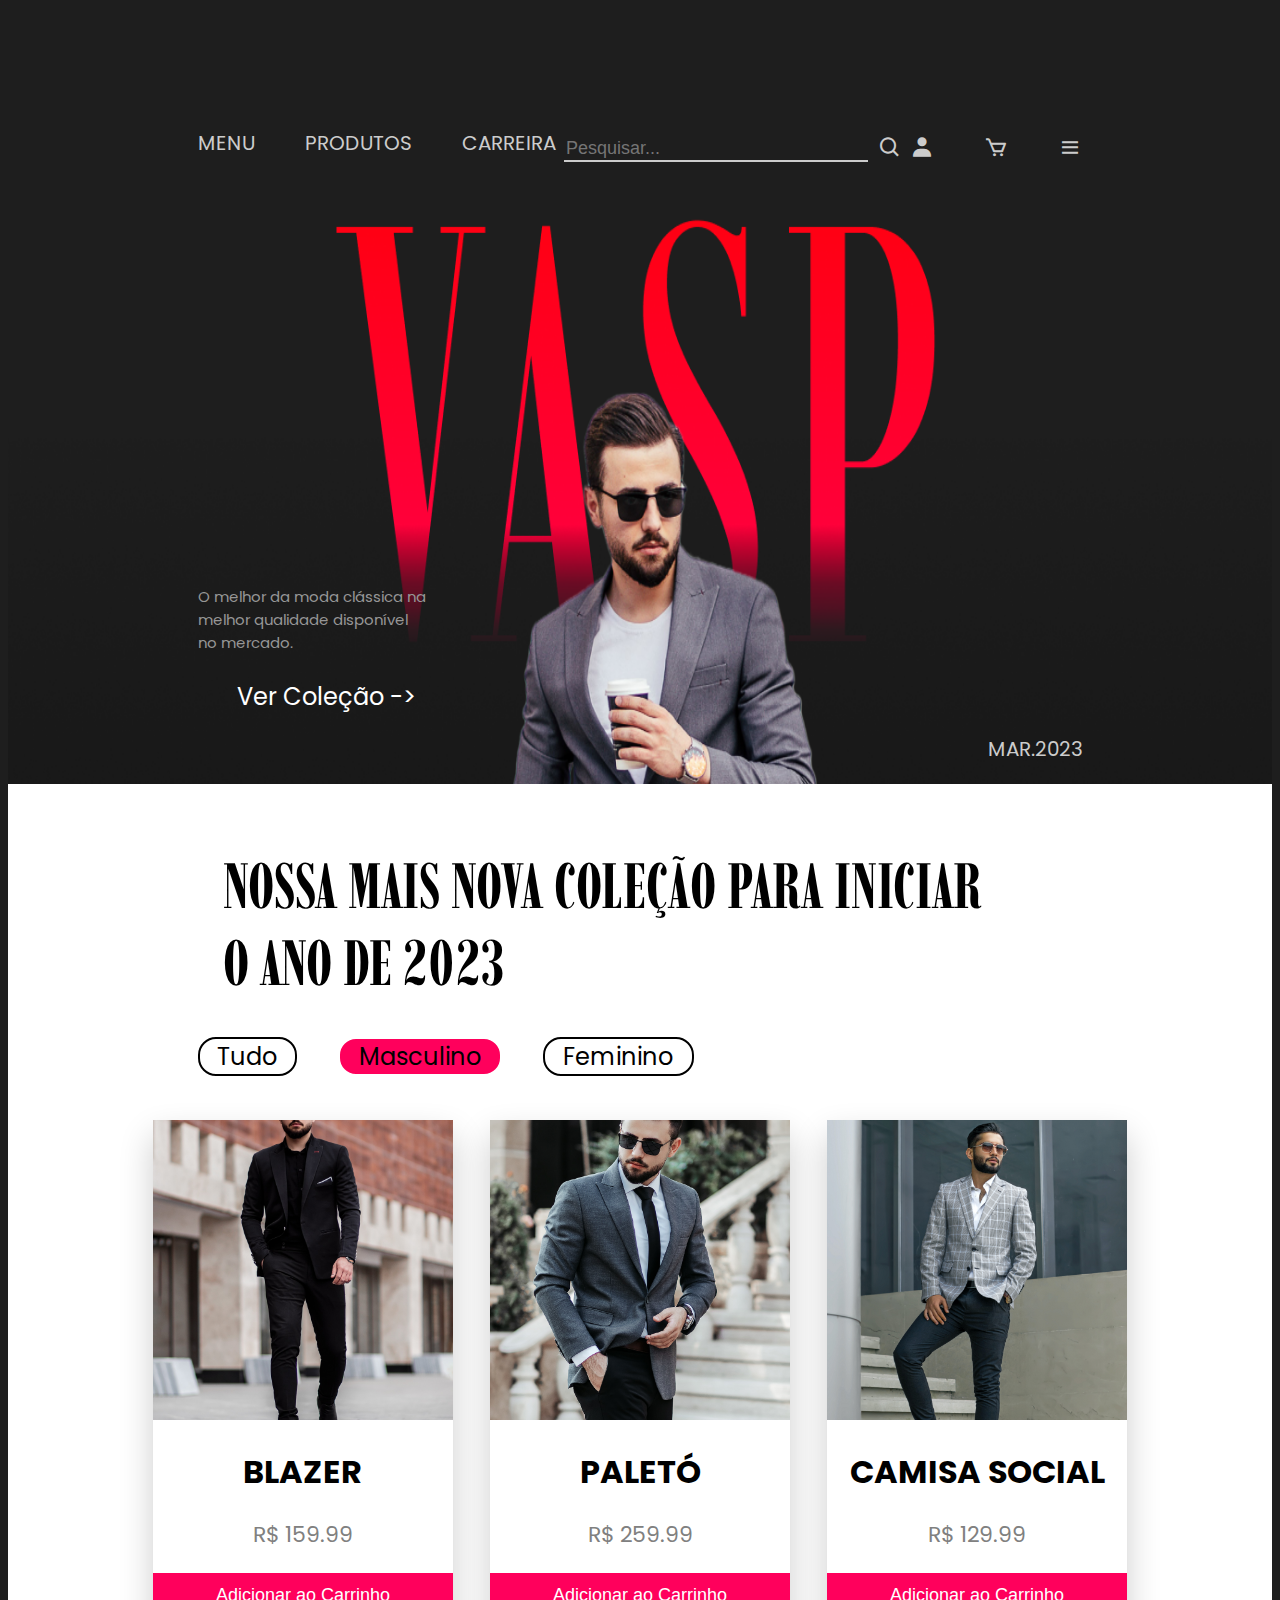
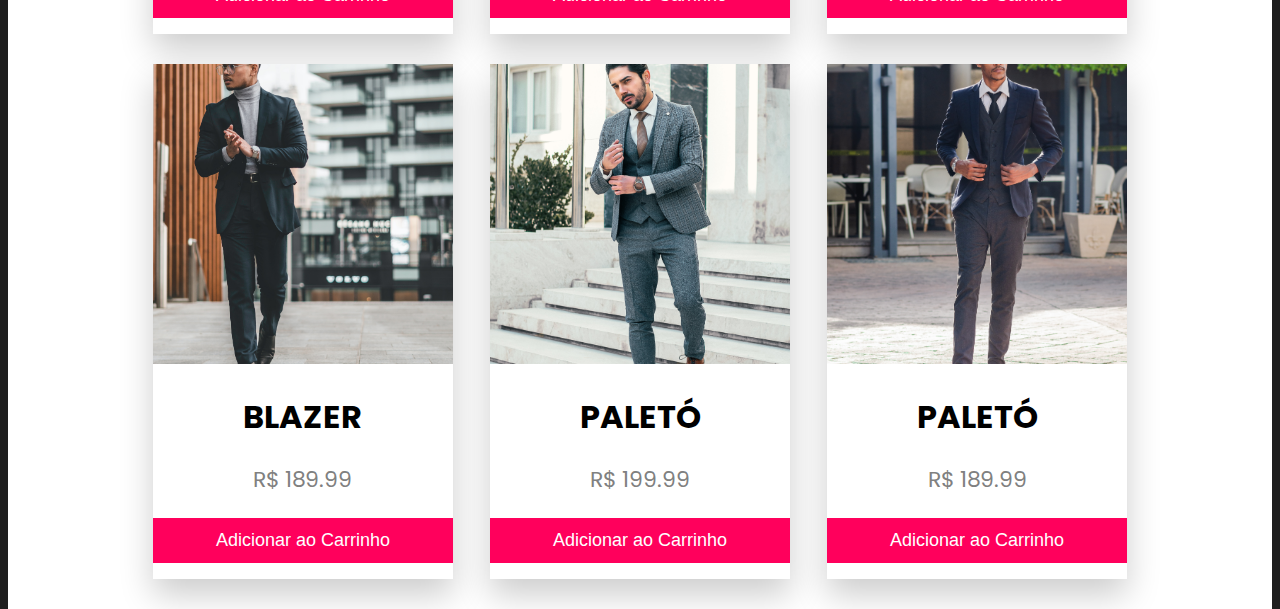
==== vasp/src/index.html @ e6bd1c59 "project page finished" ====
<!DOCTYPE html>
<html lang="pt-br">
<head>
    <meta charset="UTF-8">
    <meta http-equiv="X-UA-Compatible" content="IE=edge">
    <meta name="viewport" content="width=device-width, initial-scale=1.0">

    <link rel="stylesheet" href="style.css">

    <link rel="preconnect" href="https://fonts.googleapis.com">

    <link rel="preconnect" href="https://fonts.gstatic.com" crossorigin>

    <link href="https://fonts.googleapis.com/css2?family=Poppins:wght@100;200;300;400;500;600;700;800;900&display=swap" rel="stylesheet">

    <link rel="preconnect" href="https://fonts.googleapis.com">

    <link rel="preconnect" href="https://fonts.gstatic.com" crossorigin>

    <link href="https://fonts.googleapis.com/css2?family=Imbue:wght@100;200;300;400;500;600;700;800;900&display=swap" rel="stylesheet">

    <link href='https://unpkg.com/boxicons@2.1.4/css/boxicons.min.css' rel='stylesheet'>

    <title>VASP</title>
</head>

<body>

    <div class="menu">

        <div class="navbar">

            <div class="buttonsArea">
                <p class="menuBtn">MENU</p>
                <p class="menuBtn">PRODUTOS</p>
                <p class="menuBtn">CARREIRA</p>
            </div>

            <div class="searchArea">
                <input type="text" class="search" placeholder="Pesquisar...">
                <p class="menuIcon"><i class='bx bx-search'></i></p>
            </div>

            <div class="profileArea">
                <p class="menuIcon"><i class='bx bxs-user'></i></p>
                <p class="menuIcon"><i class='bx bx-cart' ></i></p>
                <p class="menuIcon"><i class='bx bx-menu' ></i></p>
            </div>
        </div>

        <div class="menuBottomInfo">
            <div class="rightContent">
                <p class="menuText">O melhor da moda clássica na melhor qualidade disponível no mercado.</p>
                <p class="collectionBtn">Ver Coleção -></p>
            </div>

            <div class="leftContent">
                    <p class="date">MAR.2023</p>
            </div>
        </div>

        <div class="main">
            <p class="title">NOSSA MAIS NOVA COLEÇÃO PARA INICIAR O ANO DE 2023</p>
        <div class="genderArea">
            <p class="genderBtn all">Tudo</p>
            <p class="genderBtn male">Masculino</p>
            <p class="genderBtn female">Feminino</p>
        </div>

        <div class="centeredContent">
            <div class="productsContainer">
                <div class="productRow">
                    <div class="card">                        <img src="../images/productImg1.jpg" class="cardImg" style="width: 100%;">
                        <h1>BLAZER</h1>
                        <p class="price">R$ 159.99</p>
                        <p><button>Adicionar ao Carrinho</button></p>
                    </div>

                    <div class="card">                        <img src="../images/productImg2.jpg" class="cardImg" style="width: 100%;">
                        <h1>PALETÓ</h1>
                        <p class="price">R$ 259.99</p>
                        <p><button>Adicionar ao Carrinho</button></p>
                    </div>

                    <div class="card">
                        <img src="../images/productImg3.jpg" class="cardImg" style="width: 100%;">
                        <h1>CAMISA SOCIAL</h1>
                        <p class="price">R$ 129.99</p>
                        <p><button>Adicionar ao Carrinho</button></p>
                    </div>
                </div>

            <div class="productRow">
                <div class="card">
                    <img src="../images/productImg4.jpg" class="cardImg" style="width: 100%;">
                    <h1>BLAZER</h1>
                    <p class="price">R$ 189.99</p>
                    <p><button>Adicionar ao Carrinho</button></p>
                </div>
                        
                <div class="card">
                       <img src="../images/productImg5.jpg" class="cardImg" style="width: 100%;">
                    <h1>PALETÓ</h1>
                    <p class="price">R$ 199.99</p>
                    <p><button>Adicionar ao Carrinho</button></p>
                </div>

                <div class="card">
                    <img src="../images/productImg6.jpg" class="cardImg" style="width: 100%;">
                    <h1>PALETÓ</h1>
                    <p class="price">R$ 189.99</p>
                    <p><button>Adicionar ao Carrinho</button></p>
                </div>
            </div>
        </div>
    </div>
</div>
</body>
</html>
---- vasp/src/style.css ----
body {
    background-color: #1E1E1E;
    justify-content: center;
    align-items: center;
}

p {
    font-family: 'Poppins', sans-serif;
    color: #CCCCCC;
}

.menu {
    width: 100%;
    height: 1000px;
    background-color: #1E1E1E;
    background-image: url(../images/Menu.png);
    background-repeat: no-repeat;
    background-size: 100% 1000px;
    display: flex;
    flex-direction: column;
}

.navbar {
    display: flex;
    flex-direction: row;
    justify-content: space-between;
    padding-top: 100px;
    padding-left: 15%;
    padding-right: 15%;
}

.buttonsArea {
    display: flex;
    flex-direction: row;
    gap: 50px;
}

.searchArea {
    display: flex;
    flex-direction: row;
    justify-content: center;
    align-items: center;
    gap: 10px;
}

.searchArea input{
    height: 20px;
    background-color: #1E1E1E;
    width: 300px;
    font-size: 18px;
    color: #CCCCCC;
    border-top: 0;
    border-right: 0;
    border-left: 0;
    border-bottom: 2px solid #CCCCCC;
}

.profileArea {
    display: flex;
    flex-direction: row;
    gap: 50px;
}

.menuBottomInfo {
    display: flex;
    flex-direction: row;
    justify-content: space-between;
    margin-right: 15%;
    margin-top: 30%;
    margin-left: 15%;
}

.menuBtn {
    font-size: 20px;
    cursor: pointer;
}

.menuIcon {
    font-size: 24px;
    cursor: pointer;
}

.menuText {
    font-size: 15px;
    color: #969696;
    width: 231px;
}

.collectionBtn {
    color: white;
    font-size: 24px;
    width: fit-content;
    margin-left: 17%;
    margin-top: 25px;
    transition: 0.3s;
}

.collectionBtn:hover {
    margin-top: 19px;
    transition: 0.3s;
    cursor: pointer;
}

.leftContent {
    margin-top: 10%;
}

.date {
    margin-top: 80%;
    font-size: 20px;
}

.main {
    background-color: white;
    height: 1450px;
}

.title {
    font-family: 'Imbue', serif;
    color: black;
    font-size: 64px;
    font-weight: 700;
    margin-left: 17%;
    margin-top: 0px;
    padding-top: 5%;
    width: 795px;
    margin-bottom: 36px;
}

.genderArea {
    margin-left: 15%;
    display: flex;
    margin-top: 0;
    flex-direction: row;
    gap: 41px;
}

.genderBtn {
    font-family: 'Poppins', sans-serif;
    color: black;
    margin-top: 0;
    font-size: 24px;
    border: 2px solid black;
    text-align: center;
    max-width: 160px;
    border-radius: 18px;
    transition: 0.3s;
}

.all {
    width: 95px;
}

.male {
    width: 160px;
    background-color: #FF005C;
    border-color: white;
}

.female {
    width: 147px;
}

.genderBtn:hover {
    background-color: #FF005C;
    border-color: white;
    cursor: pointer;
    transition: 0.3s;
}

.centeredContent {
    display: flex;
    justify-content: center;
    align-items: center;
    margin-top: 20px;
}

.productsContainer {
    display: flex;
    flex-direction: column;
    width: 80%;
}

.productRow {
    display: flex;
    flex-direction: row;
    justify-content: space-between;
    margin-bottom: 30px;
}

.card {
    box-shadow: 0 16px 32px 0 rgba(0, 0, 0, 0.2);
    width: 300px;
    margin: auto;
    text-align: center;
    font-family: 'Poppins', sans-serif;
    transition: 0.3s;
}

.card:hover {
    transition: 0.3s;
    box-shadow: 0 8px 16px 0 rgba(0, 0, 0, 0.2);
}
  
.price {
    color: grey;
    font-size: 22px;
}
  
.card button {
    border: none;
    outline: 0;
    padding: 12px;
    color: white;
    background-color: #FF005C;
    text-align: center;
    cursor: pointer;
    width: 100%;
    font-size: 18px;
}
  
.card button:hover {
    opacity: 0.7;
}

.cardImg {
    width: 100%;
    height: 300px;
    object-fit: cover;
    object-position: 100% 50;
}

.card img {
    transition: 0.3s;
}

.card img:hover {
    opacity: 0.7;
    transition: 0.3s;
}
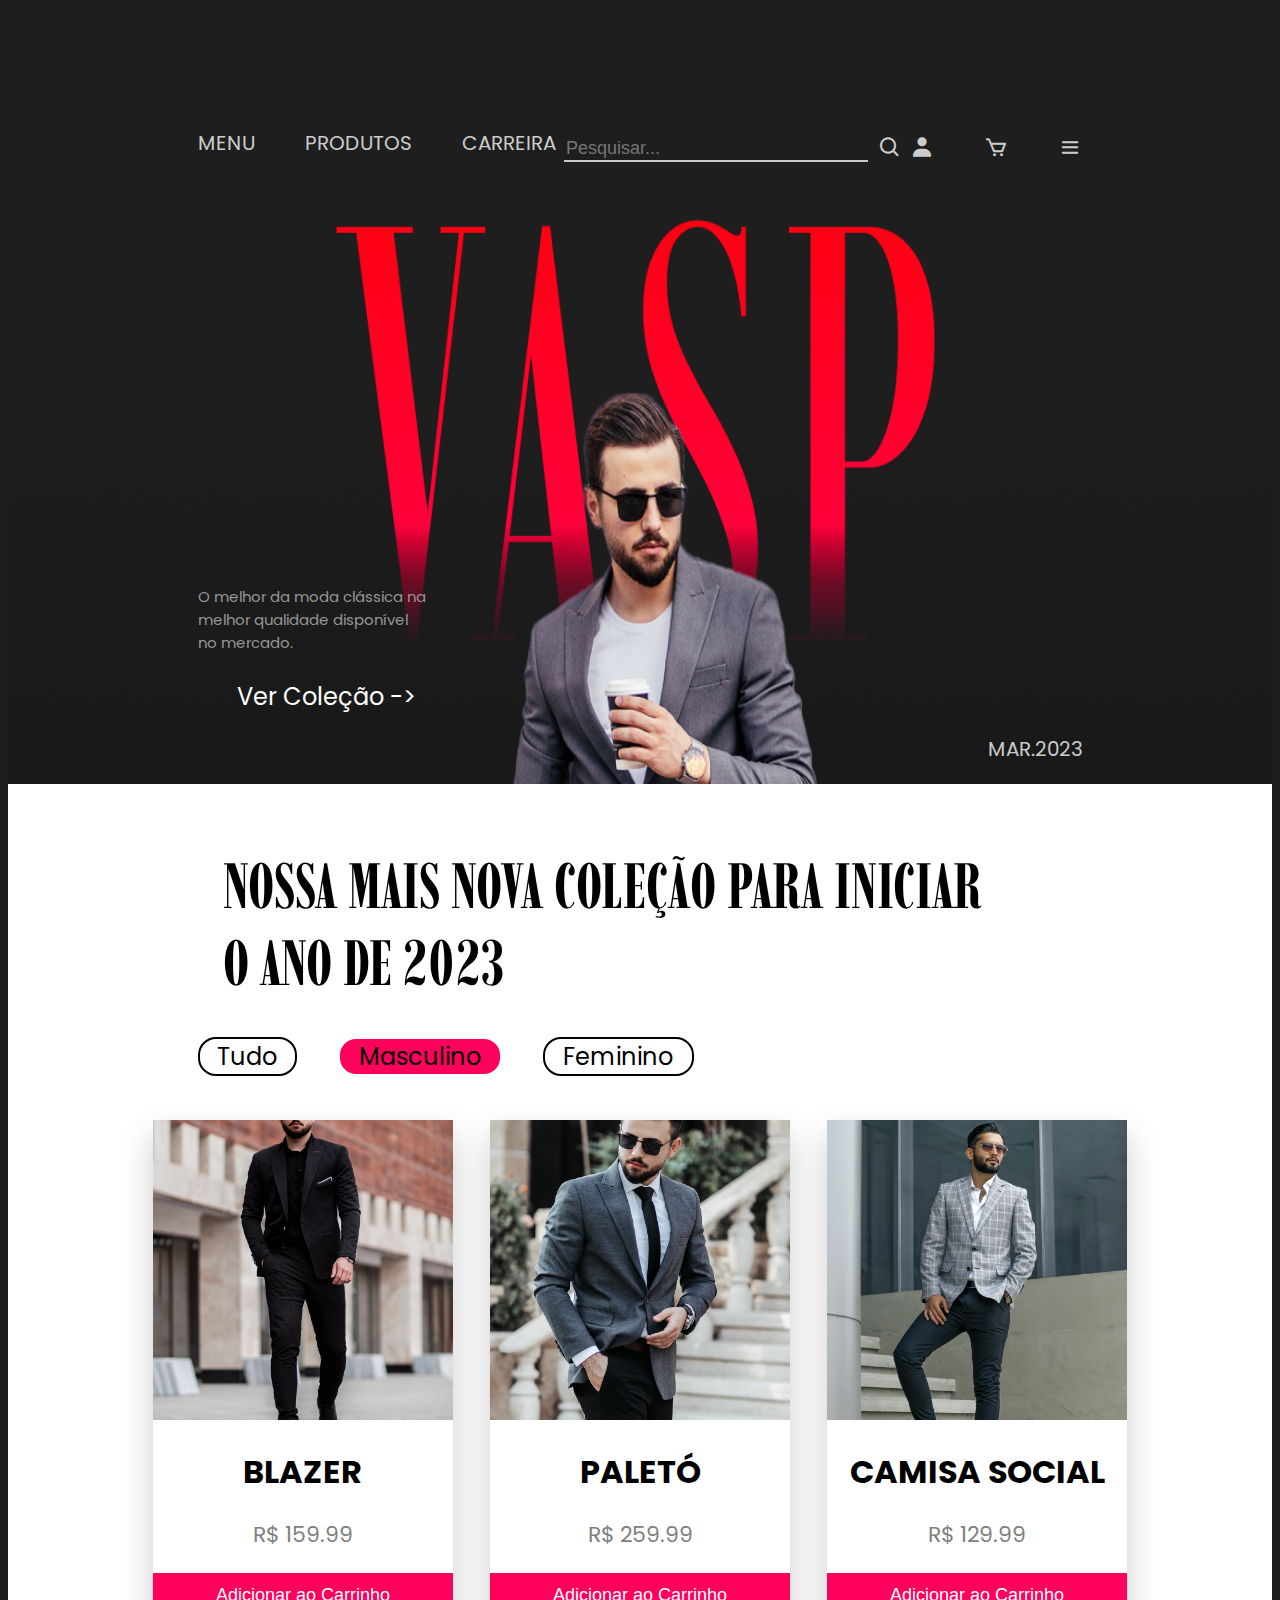
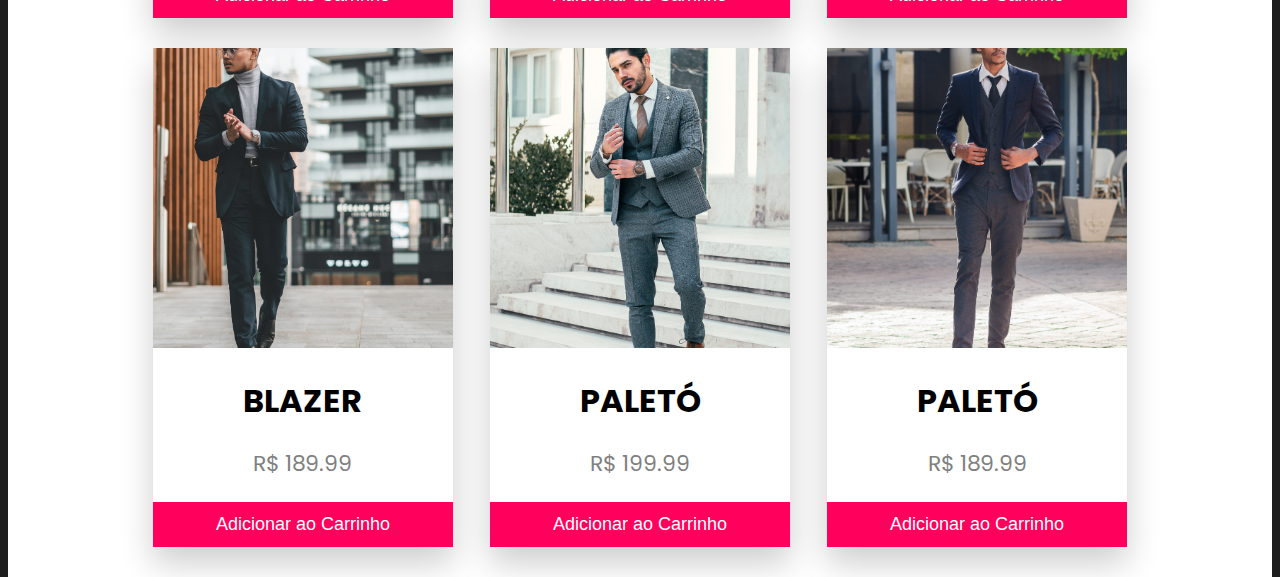
==== commit 7a47be2e: "uploading course files" ====
--- a/vasp/src/index.html
+++ b/vasp/src/index.html
@@ -1,119 +1,150 @@
 <!DOCTYPE html>
 <html lang="pt-br">
-<head>
-    <meta charset="UTF-8">
-    <meta http-equiv="X-UA-Compatible" content="IE=edge">
-    <meta name="viewport" content="width=device-width, initial-scale=1.0">
+  <head>
+    <meta charset="UTF-8" />
+    <meta http-equiv="X-UA-Compatible" content="IE=edge" />
+    <meta name="viewport" content="width=device-width, initial-scale=1.0" />
 
-    <link rel="stylesheet" href="style.css">
+    <link rel="stylesheet" href="style.css" />
 
-    <link rel="preconnect" href="https://fonts.googleapis.com">
+    <link rel="preconnect" href="https://fonts.googleapis.com" />
+    <link rel="preconnect" href="https://fonts.gstatic.com" crossorigin />
+    <link
+      href="https://fonts.googleapis.com/css2?family=Poppins:wght@100;200;300;400;500;600;700;800;900&display=swap"
+      rel="stylesheet"
+    />
 
-    <link rel="preconnect" href="https://fonts.gstatic.com" crossorigin>
+    <link rel="preconnect" href="https://fonts.googleapis.com" />
+    <link rel="preconnect" href="https://fonts.gstatic.com" crossorigin />
+    <link
+      href="https://fonts.googleapis.com/css2?family=Imbue:wght@100;200;300;400;500;600;700;800;900&display=swap"
+      rel="stylesheet"
+    />
 
-    <link href="https://fonts.googleapis.com/css2?family=Poppins:wght@100;200;300;400;500;600;700;800;900&display=swap" rel="stylesheet">
-
-    <link rel="preconnect" href="https://fonts.googleapis.com">
-
-    <link rel="preconnect" href="https://fonts.gstatic.com" crossorigin>
-
-    <link href="https://fonts.googleapis.com/css2?family=Imbue:wght@100;200;300;400;500;600;700;800;900&display=swap" rel="stylesheet">
-
-    <link href='https://unpkg.com/boxicons@2.1.4/css/boxicons.min.css' rel='stylesheet'>
+    <link
+      href="https://unpkg.com/boxicons@2.1.4/css/boxicons.min.css"
+      rel="stylesheet"
+    />
 
     <title>VASP</title>
-</head>
+  </head>
 
-<body>
-
+  <body>
     <div class="menu">
-
-        <div class="navbar">
-
-            <div class="buttonsArea">
-                <p class="menuBtn">MENU</p>
-                <p class="menuBtn">PRODUTOS</p>
-                <p class="menuBtn">CARREIRA</p>
-            </div>
-
-            <div class="searchArea">
-                <input type="text" class="search" placeholder="Pesquisar...">
-                <p class="menuIcon"><i class='bx bx-search'></i></p>
-            </div>
-
-            <div class="profileArea">
-                <p class="menuIcon"><i class='bx bxs-user'></i></p>
-                <p class="menuIcon"><i class='bx bx-cart' ></i></p>
-                <p class="menuIcon"><i class='bx bx-menu' ></i></p>
-            </div>
+      <div class="navbar">
+        <div class="buttonsArea">
+          <p class="menuBtn">MENU</p>
+          <p class="menuBtn">PRODUTOS</p>
+          <p class="menuBtn">CARREIRA</p>
         </div>
 
-        <div class="menuBottomInfo">
-            <div class="rightContent">
-                <p class="menuText">O melhor da moda clássica na melhor qualidade disponível no mercado.</p>
-                <p class="collectionBtn">Ver Coleção -></p>
-            </div>
-
-            <div class="leftContent">
-                    <p class="date">MAR.2023</p>
-            </div>
+        <div class="searchArea">
+          <input type="text" class="search" placeholder="Pesquisar..." />
+          <p class="menuIcon"><i class="bx bx-search"></i></p>
         </div>
 
-        <div class="main">
-            <p class="title">NOSSA MAIS NOVA COLEÇÃO PARA INICIAR O ANO DE 2023</p>
+        <div class="profileArea">
+          <p class="menuIcon"><i class="bx bxs-user"></i></p>
+          <p class="menuIcon"><i class="bx bx-cart"></i></p>
+          <p class="menuIcon"><i class="bx bx-menu"></i></p>
+        </div>
+      </div>
+
+      <div class="menuBottomInfo">
+        <div class="rightContent">
+          <p class="menuText">
+            O melhor da moda clássica na melhor qualidade disponível no mercado.
+          </p>
+          <p class="collectionBtn">Ver Coleção -></p>
+        </div>
+
+        <div class="leftContent">
+          <p class="date">MAR.2023</p>
+        </div>
+      </div>
+
+      <div class="main">
+        <p class="title">NOSSA MAIS NOVA COLEÇÃO PARA INICIAR O ANO DE 2023</p>
         <div class="genderArea">
-            <p class="genderBtn all">Tudo</p>
-            <p class="genderBtn male">Masculino</p>
-            <p class="genderBtn female">Feminino</p>
+          <p class="genderBtn all">Tudo</p>
+          <p class="genderBtn male">Masculino</p>
+          <p class="genderBtn female">Feminino</p>
         </div>
 
         <div class="centeredContent">
-            <div class="productsContainer">
-                <div class="productRow">
-                    <div class="card">                        <img src="../images/productImg1.jpg" class="cardImg" style="width: 100%;">
-                        <h1>BLAZER</h1>
-                        <p class="price">R$ 159.99</p>
-                        <p><button>Adicionar ao Carrinho</button></p>
-                    </div>
+          <div class="productsContainer">
+            <div class="productRow">
+              <div class="card">
+                <img
+                  src="../images/productImg1.jpg"
+                  class="cardImg"
+                  style="width: 100%"
+                />
+                <h1>BLAZER</h1>
+                <p class="price">R$ 159.99</p>
+                <button>Adicionar ao Carrinho</button>
+              </div>
 
-                    <div class="card">                        <img src="../images/productImg2.jpg" class="cardImg" style="width: 100%;">
-                        <h1>PALETÓ</h1>
-                        <p class="price">R$ 259.99</p>
-                        <p><button>Adicionar ao Carrinho</button></p>
-                    </div>
+              <div class="card">
+                <img
+                  src="../images/productImg2.jpg"
+                  class="cardImg"
+                  style="width: 100%"
+                />
+                <h1>PALETÓ</h1>
+                <p class="price">R$ 259.99</p>
+                <button>Adicionar ao Carrinho</button>
+              </div>
 
-                    <div class="card">
-                        <img src="../images/productImg3.jpg" class="cardImg" style="width: 100%;">
-                        <h1>CAMISA SOCIAL</h1>
-                        <p class="price">R$ 129.99</p>
-                        <p><button>Adicionar ao Carrinho</button></p>
-                    </div>
-                </div>
+              <div class="card">
+                <img
+                  src="../images/productImg3.jpg"
+                  class="cardImg"
+                  style="width: 100%"
+                />
+                <h1>CAMISA SOCIAL</h1>
+                <p class="price">R$ 129.99</p>
+                <button>Adicionar ao Carrinho</button>
+              </div>
+            </div>
 
             <div class="productRow">
-                <div class="card">
-                    <img src="../images/productImg4.jpg" class="cardImg" style="width: 100%;">
-                    <h1>BLAZER</h1>
-                    <p class="price">R$ 189.99</p>
-                    <p><button>Adicionar ao Carrinho</button></p>
-                </div>
-                        
-                <div class="card">
-                       <img src="../images/productImg5.jpg" class="cardImg" style="width: 100%;">
-                    <h1>PALETÓ</h1>
-                    <p class="price">R$ 199.99</p>
-                    <p><button>Adicionar ao Carrinho</button></p>
-                </div>
+              <div class="card">
+                <img
+                  src="../images/productImg4.jpg"
+                  class="cardImg"
+                  style="width: 100%"
+                />
+                <h1>BLAZER</h1>
+                <p class="price">R$ 189.99</p>
+                <button>Adicionar ao Carrinho</button>
+              </div>
 
-                <div class="card">
-                    <img src="../images/productImg6.jpg" class="cardImg" style="width: 100%;">
-                    <h1>PALETÓ</h1>
-                    <p class="price">R$ 189.99</p>
-                    <p><button>Adicionar ao Carrinho</button></p>
-                </div>
+              <div class="card">
+                <img
+                  src="../images/productImg5.jpg"
+                  class="cardImg"
+                  style="width: 100%"
+                />
+                <h1>PALETÓ</h1>
+                <p class="price">R$ 199.99</p>
+                <button>Adicionar ao Carrinho</button>
+              </div>
+
+              <div class="card">
+                <img
+                  src="../images/productImg6.jpg"
+                  class="cardImg"
+                  style="width: 100%"
+                />
+                <h1>PALETÓ</h1>
+                <p class="price">R$ 189.99</p>
+                <button>Adicionar ao Carrinho</button>
+              </div>
             </div>
+          </div>
         </div>
+      </div>
     </div>
-</div>
-</body>
-</html>+  </body>
+</html>
--- a/vasp/src/style.css
+++ b/vasp/src/style.css
@@ -1,240 +1,240 @@
 body {
-    background-color: #1E1E1E;
-    justify-content: center;
-    align-items: center;
+  background-color: #1e1e1e;
+  justify-content: center;
+  align-items: center;
 }
 
 p {
-    font-family: 'Poppins', sans-serif;
-    color: #CCCCCC;
+  font-family: "Poppins", sans-serif;
+  color: #cccccc;
 }
 
 .menu {
-    width: 100%;
-    height: 1000px;
-    background-color: #1E1E1E;
-    background-image: url(../images/Menu.png);
-    background-repeat: no-repeat;
-    background-size: 100% 1000px;
-    display: flex;
-    flex-direction: column;
+  width: 100%;
+  height: 1000px;
+  background-color: #1e1e1e;
+  background-image: url(../images/Menu.png);
+  background-repeat: no-repeat;
+  background-size: 100% 1000px;
+  display: flex;
+  flex-direction: column;
 }
 
 .navbar {
-    display: flex;
-    flex-direction: row;
-    justify-content: space-between;
-    padding-top: 100px;
-    padding-left: 15%;
-    padding-right: 15%;
+  display: flex;
+  flex-direction: row;
+  justify-content: space-between;
+  padding-top: 100px;
+  padding-left: 15%;
+  padding-right: 15%;
 }
 
 .buttonsArea {
-    display: flex;
-    flex-direction: row;
-    gap: 50px;
+  display: flex;
+  flex-direction: row;
+  gap: 50px;
 }
 
 .searchArea {
-    display: flex;
-    flex-direction: row;
-    justify-content: center;
-    align-items: center;
-    gap: 10px;
-}
-
-.searchArea input{
-    height: 20px;
-    background-color: #1E1E1E;
-    width: 300px;
-    font-size: 18px;
-    color: #CCCCCC;
-    border-top: 0;
-    border-right: 0;
-    border-left: 0;
-    border-bottom: 2px solid #CCCCCC;
+  display: flex;
+  flex-direction: row;
+  justify-content: center;
+  align-items: center;
+  gap: 10px;
+}
+
+.searchArea input {
+  height: 20px;
+  background-color: #1e1e1e;
+  width: 300px;
+  font-size: 18px;
+  color: #cccccc;
+  border-top: 0;
+  border-right: 0;
+  border-left: 0;
+  border-bottom: 2px solid #cccccc;
 }
 
 .profileArea {
-    display: flex;
-    flex-direction: row;
-    gap: 50px;
+  display: flex;
+  flex-direction: row;
+  gap: 50px;
 }
 
 .menuBottomInfo {
-    display: flex;
-    flex-direction: row;
-    justify-content: space-between;
-    margin-right: 15%;
-    margin-top: 30%;
-    margin-left: 15%;
+  display: flex;
+  flex-direction: row;
+  justify-content: space-between;
+  margin-right: 15%;
+  margin-top: 30%;
+  margin-left: 15%;
 }
 
 .menuBtn {
-    font-size: 20px;
-    cursor: pointer;
+  font-size: 20px;
+  cursor: pointer;
 }
 
 .menuIcon {
-    font-size: 24px;
-    cursor: pointer;
+  font-size: 24px;
+  cursor: pointer;
 }
 
 .menuText {
-    font-size: 15px;
-    color: #969696;
-    width: 231px;
+  font-size: 15px;
+  color: #969696;
+  width: 231px;
 }
 
 .collectionBtn {
-    color: white;
-    font-size: 24px;
-    width: fit-content;
-    margin-left: 17%;
-    margin-top: 25px;
-    transition: 0.3s;
+  color: white;
+  font-size: 24px;
+  width: fit-content;
+  margin-left: 17%;
+  margin-top: 25px;
+  transition: 0.3s;
 }
 
 .collectionBtn:hover {
-    margin-top: 19px;
-    transition: 0.3s;
-    cursor: pointer;
+  margin-top: 19px;
+  transition: 0.3s;
+  cursor: pointer;
 }
 
 .leftContent {
-    margin-top: 10%;
+  margin-top: 10%;
 }
 
 .date {
-    margin-top: 80%;
-    font-size: 20px;
+  margin-top: 80%;
+  font-size: 20px;
 }
 
 .main {
-    background-color: white;
-    height: 1450px;
+  background-color: white;
+  height: 1450px;
 }
 
 .title {
-    font-family: 'Imbue', serif;
-    color: black;
-    font-size: 64px;
-    font-weight: 700;
-    margin-left: 17%;
-    margin-top: 0px;
-    padding-top: 5%;
-    width: 795px;
-    margin-bottom: 36px;
+  font-family: "Imbue", serif;
+  color: black;
+  font-size: 64px;
+  font-weight: 700;
+  margin-left: 17%;
+  margin-top: 0px;
+  padding-top: 5%;
+  width: 795px;
+  margin-bottom: 36px;
 }
 
 .genderArea {
-    margin-left: 15%;
-    display: flex;
-    margin-top: 0;
-    flex-direction: row;
-    gap: 41px;
+  margin-left: 15%;
+  display: flex;
+  margin-top: 0;
+  flex-direction: row;
+  gap: 41px;
 }
 
 .genderBtn {
-    font-family: 'Poppins', sans-serif;
-    color: black;
-    margin-top: 0;
-    font-size: 24px;
-    border: 2px solid black;
-    text-align: center;
-    max-width: 160px;
-    border-radius: 18px;
-    transition: 0.3s;
+  font-family: "Poppins", sans-serif;
+  color: black;
+  margin-top: 0;
+  font-size: 24px;
+  border: 2px solid black;
+  text-align: center;
+  max-width: 160px;
+  border-radius: 18px;
+  transition: 0.3s;
 }
 
 .all {
-    width: 95px;
+  width: 95px;
 }
 
 .male {
-    width: 160px;
-    background-color: #FF005C;
-    border-color: white;
+  width: 160px;
+  background-color: #ff005c;
+  border-color: white;
 }
 
 .female {
-    width: 147px;
+  width: 147px;
 }
 
 .genderBtn:hover {
-    background-color: #FF005C;
-    border-color: white;
-    cursor: pointer;
-    transition: 0.3s;
+  background-color: #ff005c;
+  border-color: white;
+  cursor: pointer;
+  transition: 0.3s;
 }
 
 .centeredContent {
-    display: flex;
-    justify-content: center;
-    align-items: center;
-    margin-top: 20px;
+  display: flex;
+  justify-content: center;
+  align-items: center;
+  margin-top: 20px;
 }
 
 .productsContainer {
-    display: flex;
-    flex-direction: column;
-    width: 80%;
+  display: flex;
+  flex-direction: column;
+  width: 80%;
 }
 
 .productRow {
-    display: flex;
-    flex-direction: row;
-    justify-content: space-between;
-    margin-bottom: 30px;
+  display: flex;
+  flex-direction: row;
+  justify-content: space-between;
+  margin-bottom: 30px;
 }
 
 .card {
-    box-shadow: 0 16px 32px 0 rgba(0, 0, 0, 0.2);
-    width: 300px;
-    margin: auto;
-    text-align: center;
-    font-family: 'Poppins', sans-serif;
-    transition: 0.3s;
+  box-shadow: 0 16px 32px 0 rgba(0, 0, 0, 0.2);
+  width: 300px;
+  margin: auto;
+  text-align: center;
+  font-family: "Poppins", sans-serif;
+  transition: 0.3s;
 }
 
 .card:hover {
-    transition: 0.3s;
-    box-shadow: 0 8px 16px 0 rgba(0, 0, 0, 0.2);
-}
-  
+  transition: 0.3s;
+  box-shadow: 0 8px 16px 0 rgba(0, 0, 0, 0.2);
+}
+
 .price {
-    color: grey;
-    font-size: 22px;
-}
-  
+  color: grey;
+  font-size: 22px;
+}
+
 .card button {
-    border: none;
-    outline: 0;
-    padding: 12px;
-    color: white;
-    background-color: #FF005C;
-    text-align: center;
-    cursor: pointer;
-    width: 100%;
-    font-size: 18px;
-}
-  
+  border: none;
+  outline: 0;
+  padding: 12px;
+  color: white;
+  background-color: #ff005c;
+  text-align: center;
+  cursor: pointer;
+  width: 100%;
+  font-size: 18px;
+}
+
 .card button:hover {
-    opacity: 0.7;
+  opacity: 0.7;
 }
 
 .cardImg {
-    width: 100%;
-    height: 300px;
-    object-fit: cover;
-    object-position: 100% 50;
+  width: 100%;
+  height: 300px;
+  object-fit: cover;
+  object-position: 100% 50;
 }
 
 .card img {
-    transition: 0.3s;
+  transition: 0.3s;
 }
 
 .card img:hover {
-    opacity: 0.7;
-    transition: 0.3s;
-}+  opacity: 0.7;
+  transition: 0.3s;
+}
